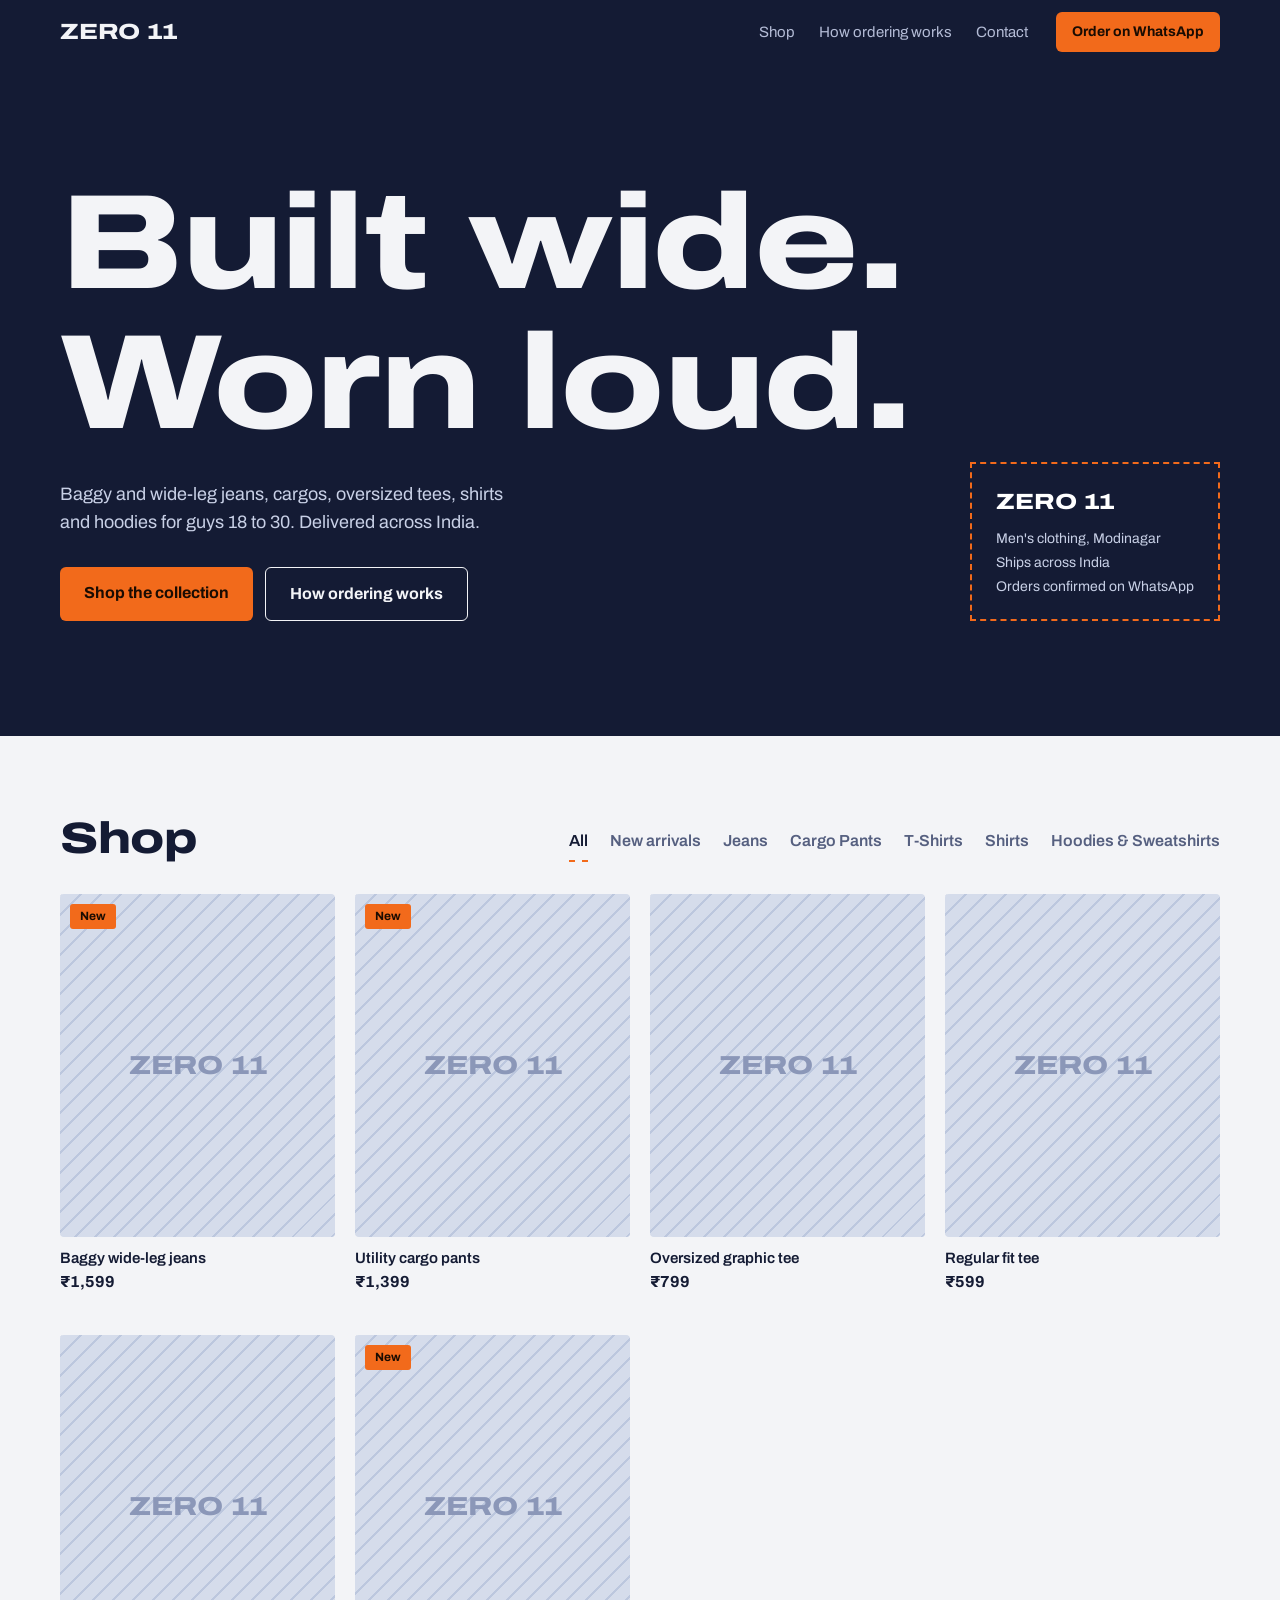
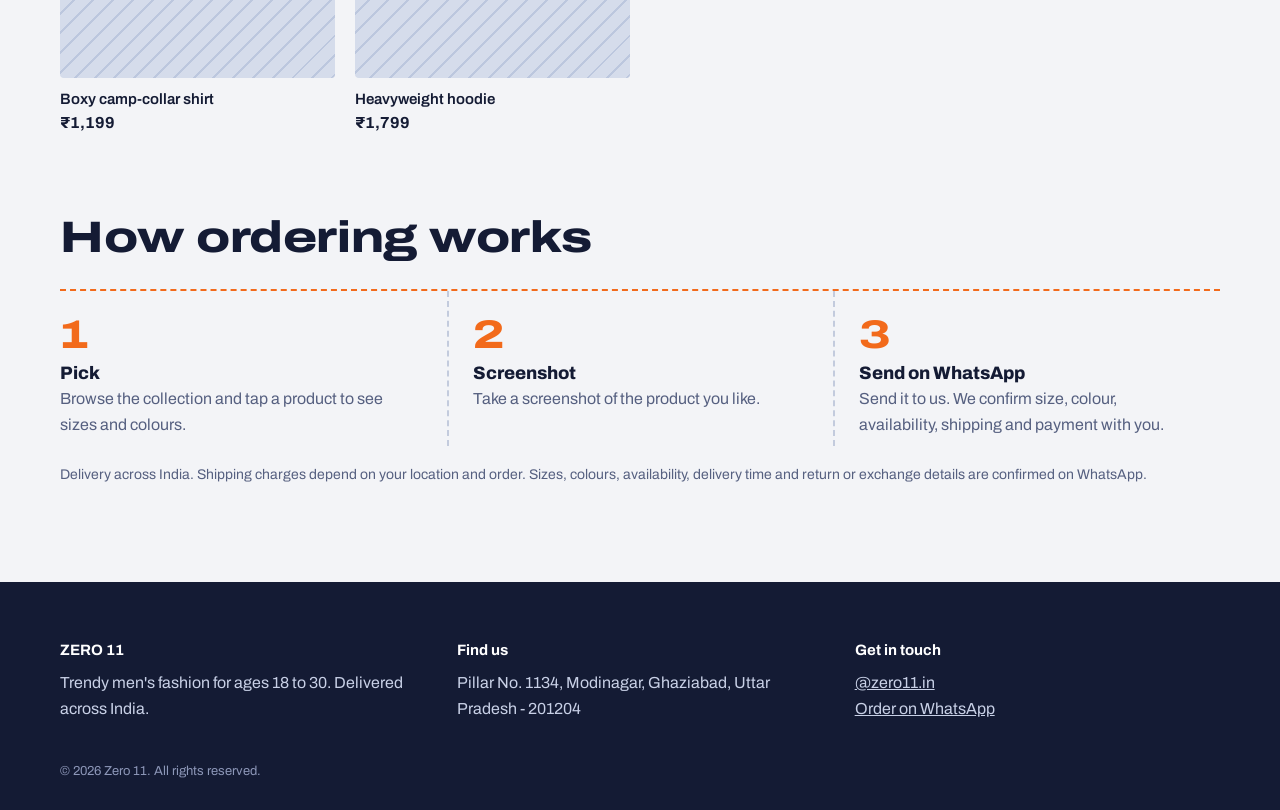
==== index.html @ bb424f89 "Add files via upload" ====
<!doctype html>
<html lang="en">
<head>
<meta charset="utf-8">
<meta name="viewport" content="width=device-width,initial-scale=1">
<title>Zero 11 | Men's streetwear in Modinagar, delivered across India</title>
<meta name="description" content="Zero 11 sells baggy jeans, cargo pants, oversized tees, shirts and hoodies for men. Order on WhatsApp. Delivery across India.">
<link rel="preconnect" href="https://fonts.googleapis.com"><link rel="preconnect" href="https://fonts.gstatic.com" crossorigin>
<link href="https://fonts.googleapis.com/css2?family=Archivo:wdth,wght@62..125,100..900&display=swap" rel="stylesheet">
<link rel="stylesheet" href="style.css">
</head>
<body data-page="shop">
<header><div class="wrap nav">
  <a class="brand" href="#top">ZERO 11</a>
  <nav><a href="#shop">Shop</a><a href="#how">How ordering works</a><a href="#reviews" id="nrev" hidden>Reviews</a><a href="#contact">Contact</a></nav>
  <a class="btn sm" id="waTop" target="_blank" rel="noopener">Order on WhatsApp</a>
</div></header>

<main id="top">
<section class="hero"><div class="wrap">
  <div>
    <h1>Built wide.<br>Worn loud.</h1>
    <p class="sub">Baggy and wide-leg jeans, cargos, oversized tees, shirts and hoodies for guys 18 to 30. Delivered across India.</p>
    <div class="cta"><a class="btn" href="#shop">Shop the collection</a><a class="btn ghost" href="#how">How ordering works</a></div>
  </div>
  <aside class="lb" aria-label="Store label"><b>ZERO 11</b>Men's clothing, Modinagar<br>Ships across India<br>Orders confirmed on WhatsApp</aside>
</div></section>

<section id="shop" class="wrap">
  <div class="sh"><h2>Shop</h2><div id="chips" class="chips" role="tablist" aria-label="Filter products"></div></div>
  <div id="grid" class="grid"></div>
</section>

<section id="how" class="wrap">
  <h2>How ordering works</h2>
  <div class="steps">
    <div><b>1</b><h3>Pick</h3><p>Browse the collection and tap a product to see sizes and colours.</p></div>
    <div><b>2</b><h3>Screenshot</h3><p>Take a screenshot of the product you like.</p></div>
    <div><b>3</b><h3>Send on WhatsApp</h3><p>Send it to us. We confirm size, colour, availability, shipping and payment with you.</p></div>
  </div>
  <p class="note" id="shipNote"></p>
</section>

<section id="reviews" class="wrap" hidden>
  <h2>What customers say</h2>
  <div id="rv" class="rv"></div>
</section>
</main>

<footer id="contact"><div class="wrap">
  <div class="fgrid">
    <div><h4>ZERO 11</h4><p id="tag"></p></div>
    <div><h4>Find us</h4><p id="addr"></p></div>
    <div><h4>Get in touch</h4><p><a id="ig" target="_blank" rel="noopener"></a><br><a id="waF" target="_blank" rel="noopener">Order on WhatsApp</a></p></div>
  </div>
  <p class="copy">&copy; <span id="yr"></span> Zero 11. All rights reserved.</p>
</div></footer>

<dialog id="m" aria-label="Product details"></dialog>
<script src="app.js"></script>
</body>
</html>
---- style.css ----
:root{--ink:#141b34;--paper:#f3f4f7;--denim:#d5dceb;--rule:#c3cbdd;--mut:#566080;--st:#f26a1b;--dn:#c4301c;--w:'Archivo',system-ui,-apple-system,'Segoe UI',Roboto,sans-serif}
*{box-sizing:border-box;margin:0}
[hidden]{display:none!important}
html{scroll-behavior:smooth;scroll-padding-top:76px}
body{background:var(--paper);color:var(--ink);font:16px/1.6 var(--w)}
img{max-width:100%;display:block}
a{color:inherit}
:focus-visible{outline:3px solid var(--st);outline-offset:2px}
h1,h2,h3,.brand{font-stretch:125%;font-weight:800;line-height:1.04;letter-spacing:-.01em}
h2{font-size:clamp(28px,5vw,44px)}
.wrap{max-width:1200px;margin:0 auto;padding:0 20px}
section.wrap{padding-top:80px}
.note{color:var(--mut);font-size:14px;margin-top:18px}
/* buttons */
button{font:inherit;color:inherit;background:#fff;border:1px solid var(--rule);border-radius:6px;padding:6px 12px;cursor:pointer}
.btn{display:inline-block;background:var(--st);color:#1a0c02;border:0;border-radius:6px;padding:13px 24px;font-weight:700;text-decoration:none;text-align:center}
.btn:hover{background:#ff7e35}
.btn.ghost{background:none;color:inherit;border:1px solid currentColor}
.btn.ghost:hover{background:#ffffff1a}
.btn.sm{padding:9px 16px;font-size:14px}
/* header + hero */
header,.top{background:var(--ink);color:var(--paper)}
header{position:sticky;top:0;z-index:20}
.nav{display:flex;align-items:center;gap:28px;height:64px}
.brand{font-size:22px;text-decoration:none;white-space:nowrap}
nav{margin-left:auto;display:flex;gap:24px}
nav a{text-decoration:none;color:#b4bcd6;font-size:15px}
nav a:hover{color:#fff}
.hero{background:var(--ink);color:var(--paper);padding:clamp(44px,9vw,110px) 0 clamp(56px,9vw,120px)}
.hero .wrap{display:grid;grid-template-columns:1fr auto;gap:40px;align-items:end}
.hero h1{font-size:clamp(46px,10.5vw,138px)}
.sub{max-width:46ch;color:#c8d0e6;font-size:18px;margin:26px 0 30px}
.cta{display:flex;gap:12px;flex-wrap:wrap}
.lb{border:2px dashed var(--st);padding:20px 24px;font-size:14px;line-height:1.7;color:#c8d0e6;min-width:230px}
.lb b{display:block;font-stretch:125%;font-weight:800;font-size:22px;color:#fff;margin-bottom:6px}
/* shop */
.sh{display:flex;justify-content:space-between;align-items:end;gap:20px;flex-wrap:wrap}
.chips{display:flex;gap:4px 22px;overflow-x:auto;max-width:100%}
.chip{background:none;border:0;border-bottom:2px solid transparent;border-radius:0;padding:6px 0;white-space:nowrap;color:var(--mut);font-weight:600}
.chip.on{color:var(--ink);border-bottom:2px dashed var(--st)}
.grid{display:grid;grid-template-columns:repeat(auto-fill,minmax(240px,1fr));gap:40px 20px;margin-top:32px}
.card{cursor:pointer}
.im{position:relative;aspect-ratio:4/5;background:var(--denim);border-radius:4px;overflow:hidden}
.im img{width:100%;height:100%;object-fit:cover}
.ph{height:100%;display:grid;place-content:center;font-stretch:125%;font-weight:800;font-size:26px;color:#8b97b8;background:repeating-linear-gradient(135deg,#bcc7de 0 2px,transparent 2px 14px),var(--denim)}
.tag{position:absolute;top:10px;left:10px;background:var(--st);color:#1a0c02;font-weight:700;font-size:12px;padding:3px 10px;border-radius:3px}
.tag.sold{left:auto;right:10px;background:var(--ink);color:#fff}
.card.out .im img{opacity:.5}
.card h3{font-stretch:100%;font-size:15px;font-weight:600;letter-spacing:0;line-height:1.3;margin-top:12px}
.card:hover h3{text-decoration:underline}
.pr{font-weight:700}
.empty{grid-column:1/-1;color:var(--mut)}
/* how + reviews */
.steps{display:grid;grid-template-columns:repeat(auto-fit,minmax(220px,1fr));margin-top:28px;border-top:2px dashed var(--st)}
.steps div{padding:24px 24px 8px 0}
.steps div+div{padding-left:24px;border-left:2px dashed var(--rule)}
.steps b{font-stretch:125%;font-weight:800;font-size:40px;color:var(--st);line-height:1}
.steps h3{font-stretch:100%;font-size:18px;margin:8px 0 4px;letter-spacing:0}
.steps p{color:var(--mut)}
.rv{display:grid;grid-template-columns:repeat(auto-fit,minmax(260px,1fr));gap:28px;margin-top:28px}
.rv blockquote{border-left:2px dashed var(--st);padding-left:16px}
.rv cite{display:block;margin-top:8px;color:var(--mut);font-size:14px;font-style:normal}
.st{color:var(--st)}
/* footer */
footer{background:var(--ink);color:#c8d0e6;margin-top:96px;padding:56px 0 28px}
.fgrid{display:grid;grid-template-columns:repeat(auto-fit,minmax(220px,1fr));gap:32px}
footer h4{color:#fff;font-size:15px;margin-bottom:8px}
footer .brand{font-size:inherit}
.copy{margin-top:40px;font-size:13px;color:#8d97b8}
/* dialogs */
dialog{background:var(--paper);color:var(--ink);border:0;border-radius:8px;padding:0;width:min(920px,94vw);max-height:92vh;overflow:auto}
dialog::backdrop{background:rgba(20,27,52,.72)}
.pm{display:grid;grid-template-columns:1fr 1fr}
.pm .im{border-radius:0}
.mt{display:flex;gap:8px;padding:10px}
.mt img{width:56px;height:70px;object-fit:cover;border-radius:4px;cursor:pointer;opacity:.6}
.mt img.on{opacity:1;outline:2px solid var(--st)}
.pi{padding:26px;display:flex;flex-direction:column;gap:14px;align-items:flex-start}
.pi h2{font-size:clamp(24px,4vw,34px)}
.cl{align-self:flex-end}
.big{font-size:24px}
.vr{display:flex;align-items:center;gap:6px;flex-wrap:wrap}
.vr span{min-width:96px;color:var(--mut);font-size:14px}
.vr i{font-style:normal;border:1px solid var(--ink);border-radius:4px;padding:1px 10px;font-size:14px}
.vr i.x{opacity:.4;text-decoration:line-through;border-color:var(--rule)}
@media(max-width:700px){nav{display:none}.nav .btn{margin-left:auto}.hero .wrap,.pm{grid-template-columns:1fr}.steps div+div{border-left:0;padding-left:0}}
@media(max-width:560px){.grid{grid-template-columns:repeat(2,1fr);gap:28px 12px}}
@media(prefers-reduced-motion:reduce){html{scroll-behavior:auto}}

/* ---------- admin ---------- */
.gate{min-height:100vh;display:grid;place-items:center;padding:20px;background:var(--denim)}
.gcard{background:var(--paper);border-radius:10px;padding:32px;width:100%;max-width:400px;display:grid;gap:12px}
.gcard h1{font-size:26px}
.gcard p{color:var(--mut);font-size:14px}
.err{color:var(--dn)!important;min-height:1.3em}
.top{display:flex;align-items:center;gap:16px;padding:12px 20px;flex-wrap:wrap}
.top .note{margin:0;color:#b4bcd6}
.tabs{display:flex;gap:6px;margin-left:auto;flex-wrap:wrap}
.tabs button{background:none;color:#d5dceb;border-color:#3a4468}
.tabs button.on{background:var(--st);color:#1a0c02;border-color:var(--st)}
.adm main{max-width:1000px;margin:0 auto;padding:28px 20px 80px}
.bar{display:flex;justify-content:space-between;align-items:center;gap:12px;flex-wrap:wrap;margin-bottom:16px}
.bn{background:#fff3e0;border:1px solid #f1c27d;padding:10px 14px;border-radius:6px;margin-bottom:16px;font-size:14px}
.tw{overflow-x:auto;border:1px solid var(--rule);border-radius:8px;background:#fff}
table{width:100%;border-collapse:collapse;font-size:14px}
td,th{padding:10px 12px;border-bottom:1px solid var(--rule);text-align:left;vertical-align:middle}
th{background:var(--denim);font-weight:600}
tr:last-child td{border-bottom:0}
td small{display:block;color:var(--mut)}
td label{display:block;white-space:nowrap}
.low{color:var(--dn);font-weight:700}
.th{width:56px}.th img{width:44px;height:55px;object-fit:cover;border-radius:4px}
.ac{white-space:nowrap}.ac button+button{margin-left:6px}
.dn{color:var(--dn);border-color:#e5b4ab}
form label{display:grid;gap:6px;font-size:14px;color:var(--mut);margin-bottom:12px}
input,select,textarea{width:100%;font:inherit;color:var(--ink);background:#fff;border:1px solid var(--rule);border-radius:6px;padding:10px 12px}
input[type=checkbox]{width:auto}
textarea{resize:vertical}
.two{display:grid;grid-template-columns:1fr 1fr;gap:12px}
form label.ck{display:flex;align-items:center;gap:8px;color:var(--ink)}
#pf{max-width:640px}#key{max-width:440px}
#pform,#kd{padding:26px}
#pform h2,#kd h2{font-size:24px;margin-bottom:16px}
.vh{display:flex;justify-content:space-between;align-items:center;margin:6px 0}
.vrow{display:grid;grid-template-columns:68px 1fr 68px auto auto;gap:6px;margin-bottom:6px}
.pv{display:flex;gap:8px;flex-wrap:wrap;margin-bottom:12px}
.pv div{position:relative}.pv img{width:70px;height:88px;object-fit:cover;border-radius:4px}
.pv button{position:absolute;top:2px;right:2px;padding:0 6px}
.act{display:flex;justify-content:flex-end;gap:10px;margin-top:12px}
.rr{display:flex;justify-content:space-between;gap:12px;border:1px solid var(--rule);background:#fff;border-radius:8px;padding:14px;margin-bottom:10px}
.rr p{color:var(--mut)}
.ibtn{display:inline-block;border:1px solid var(--rule);border-radius:6px;padding:6px 12px;cursor:pointer;background:#fff}
.kv{font:700 28px/1 ui-monospace,Menlo,Consolas,monospace;letter-spacing:.1em;text-align:center;background:#fff;border:2px dashed var(--st);padding:18px;border-radius:6px;margin:14px 0}
#toast{position:fixed;left:50%;bottom:24px;transform:translate(-50%,40px);opacity:0;background:var(--ink);color:#fff;padding:10px 18px;border-radius:6px;transition:.25s;z-index:99}
#toast.on{transform:translate(-50%,0);opacity:1}
@media(max-width:560px){.two{grid-template-columns:1fr}}
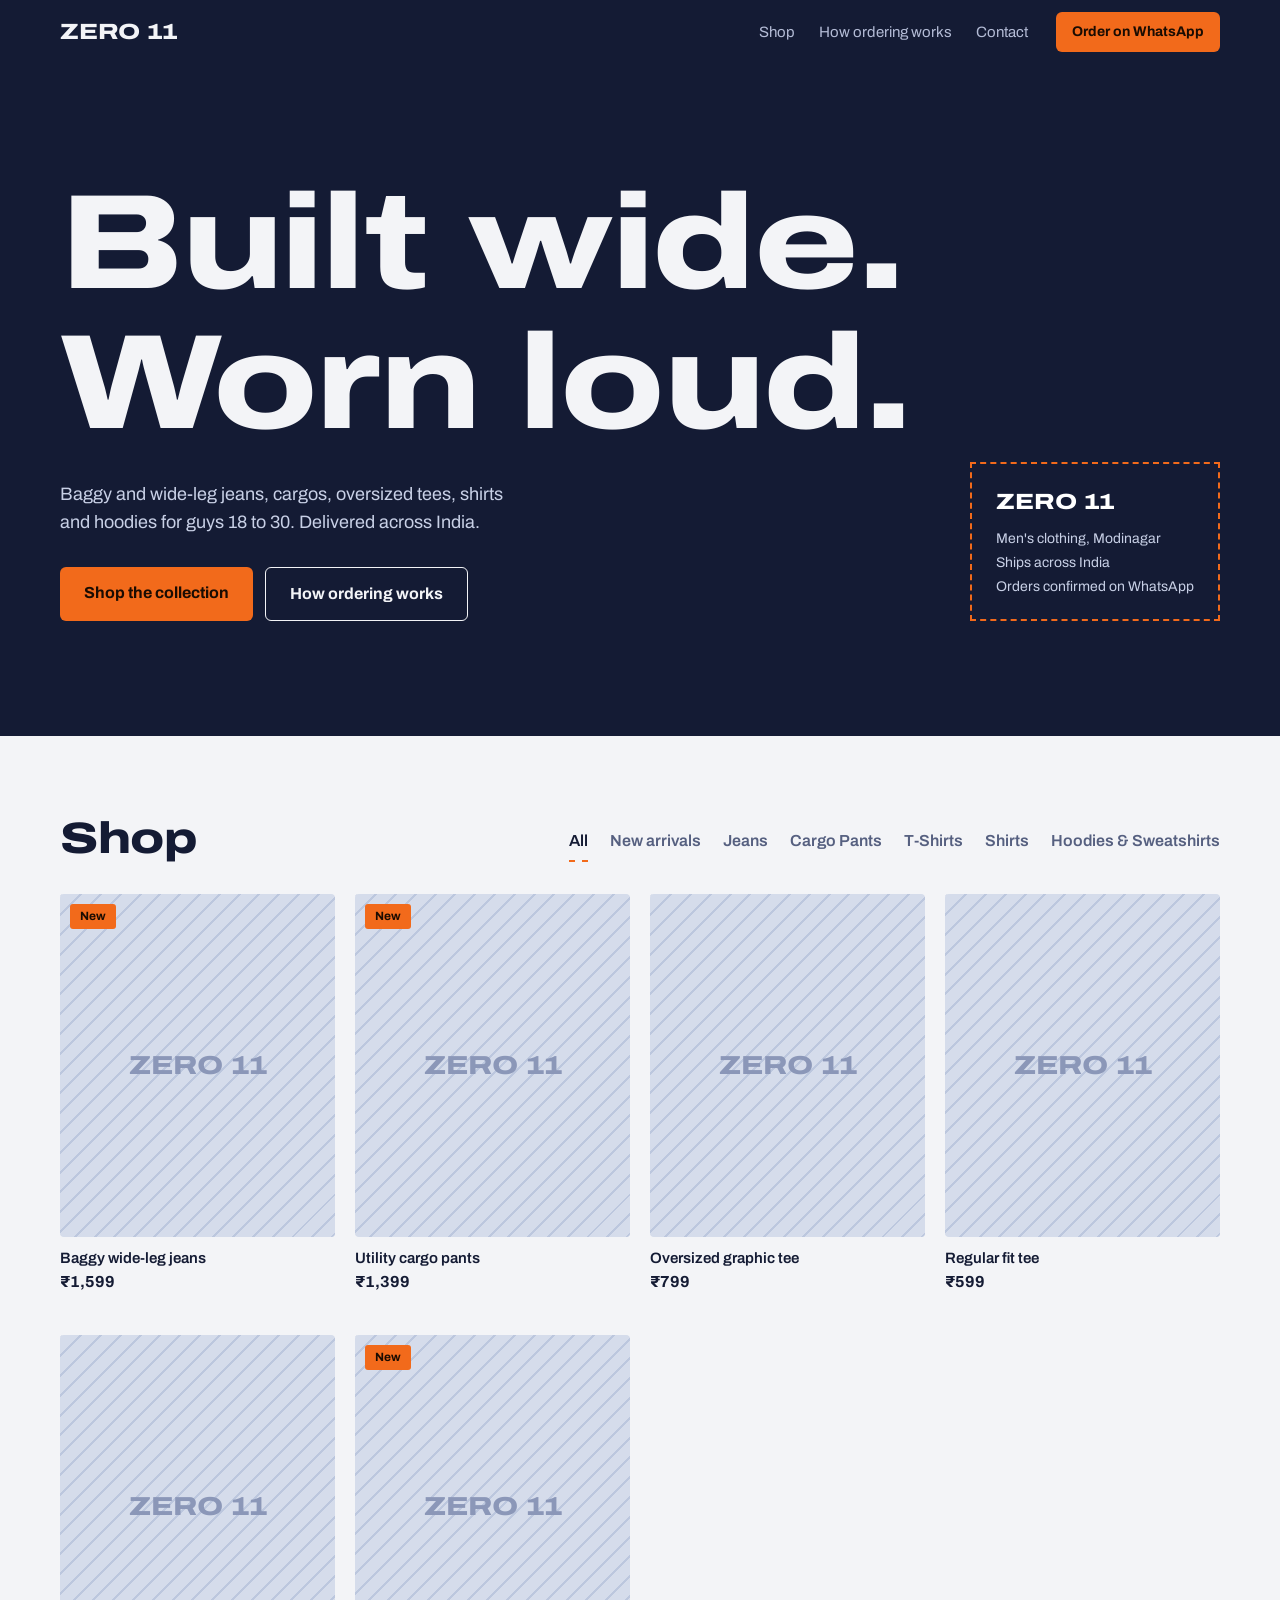
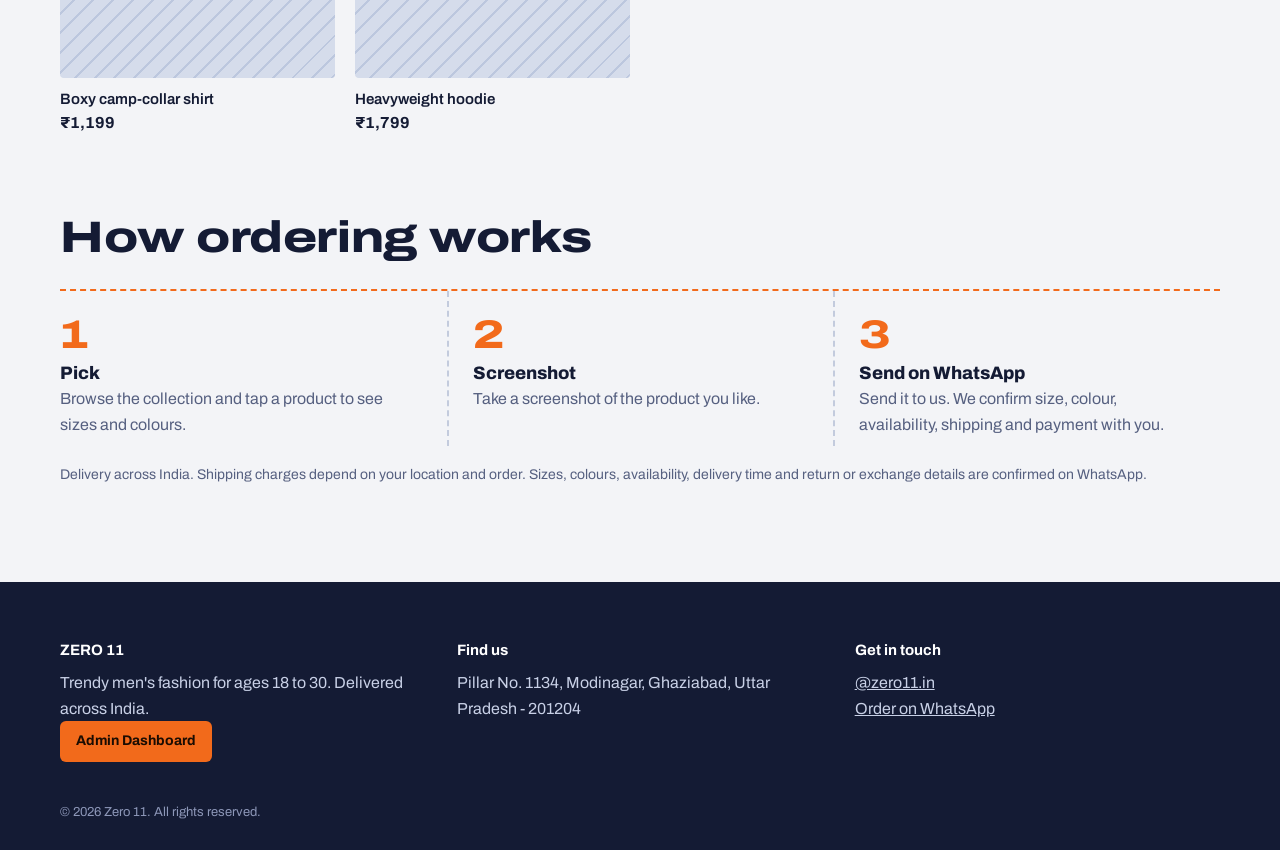
==== commit 623b4e0a: "Update index.html" ====
--- a/index.html
+++ b/index.html
@@ -53,7 +53,13 @@
     <div><h4>Find us</h4><p id="addr"></p></div>
     <div><h4>Get in touch</h4><p><a id="ig" target="_blank" rel="noopener"></a><br><a id="waF" target="_blank" rel="noopener">Order on WhatsApp</a></p></div>
   </div>
-  <p class="copy">&copy; <span id="yr"></span> Zero 11. All rights reserved.</p>
+
+<div class="admin-link">
+  <a href="admin.html" class="btn sm">Admin Dashboard</a>
+</div>
+
+<p class="copy">&copy; <span id="yr"></span> Zero 11. All rights reserved.</p>
+
 </div></footer>
 
 <dialog id="m" aria-label="Product details"></dialog>
